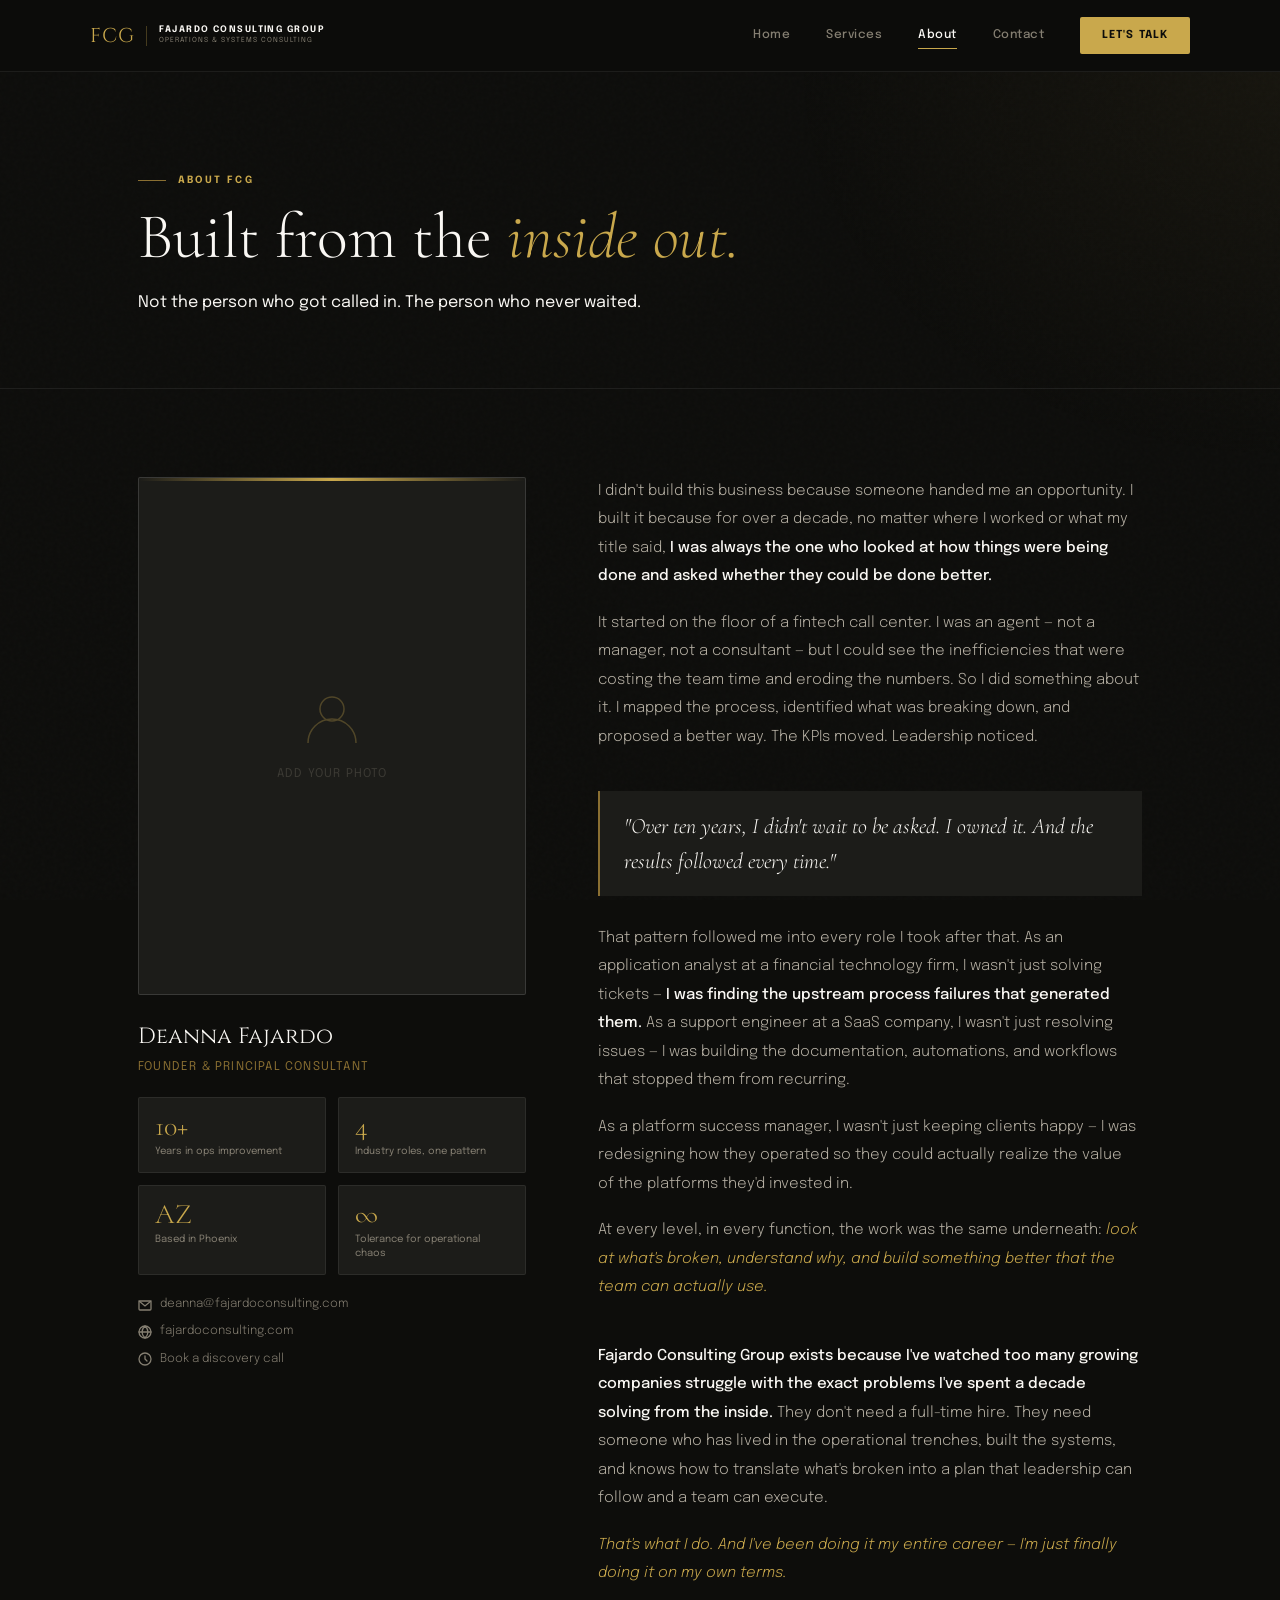
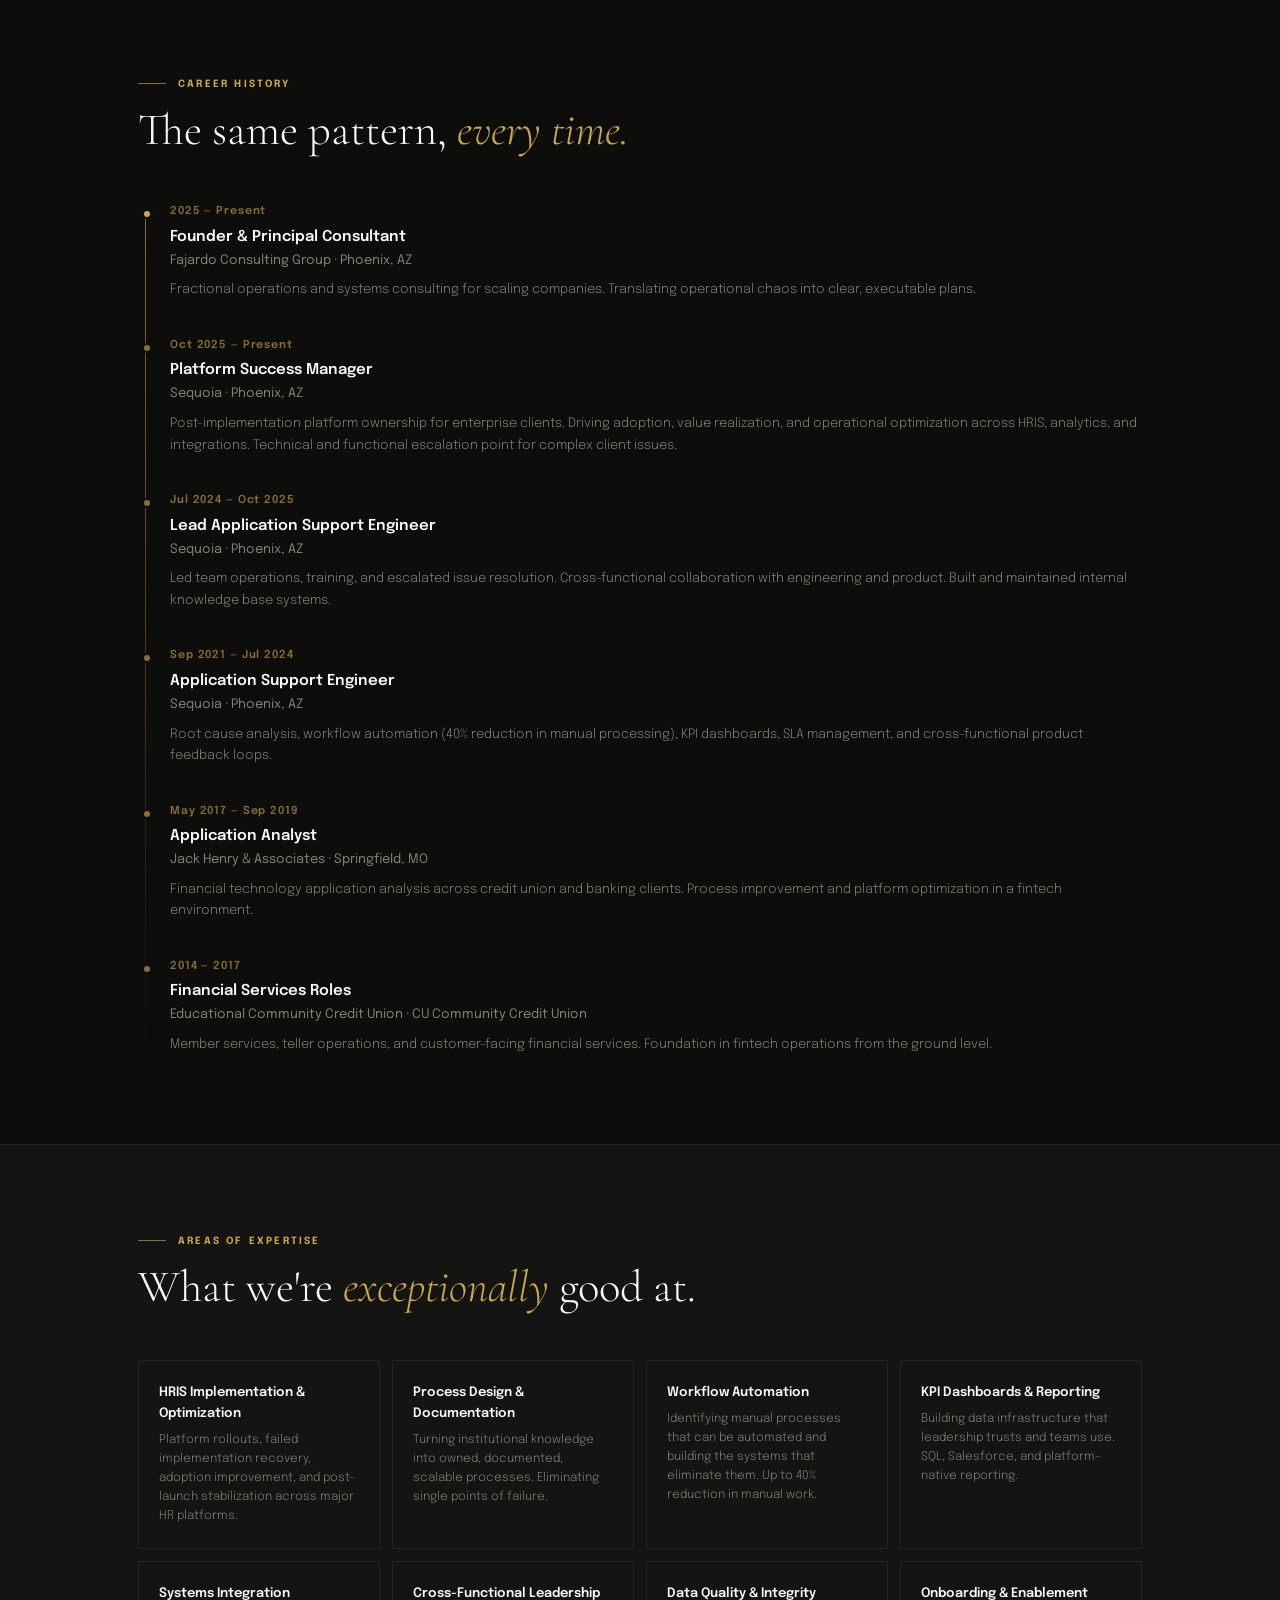
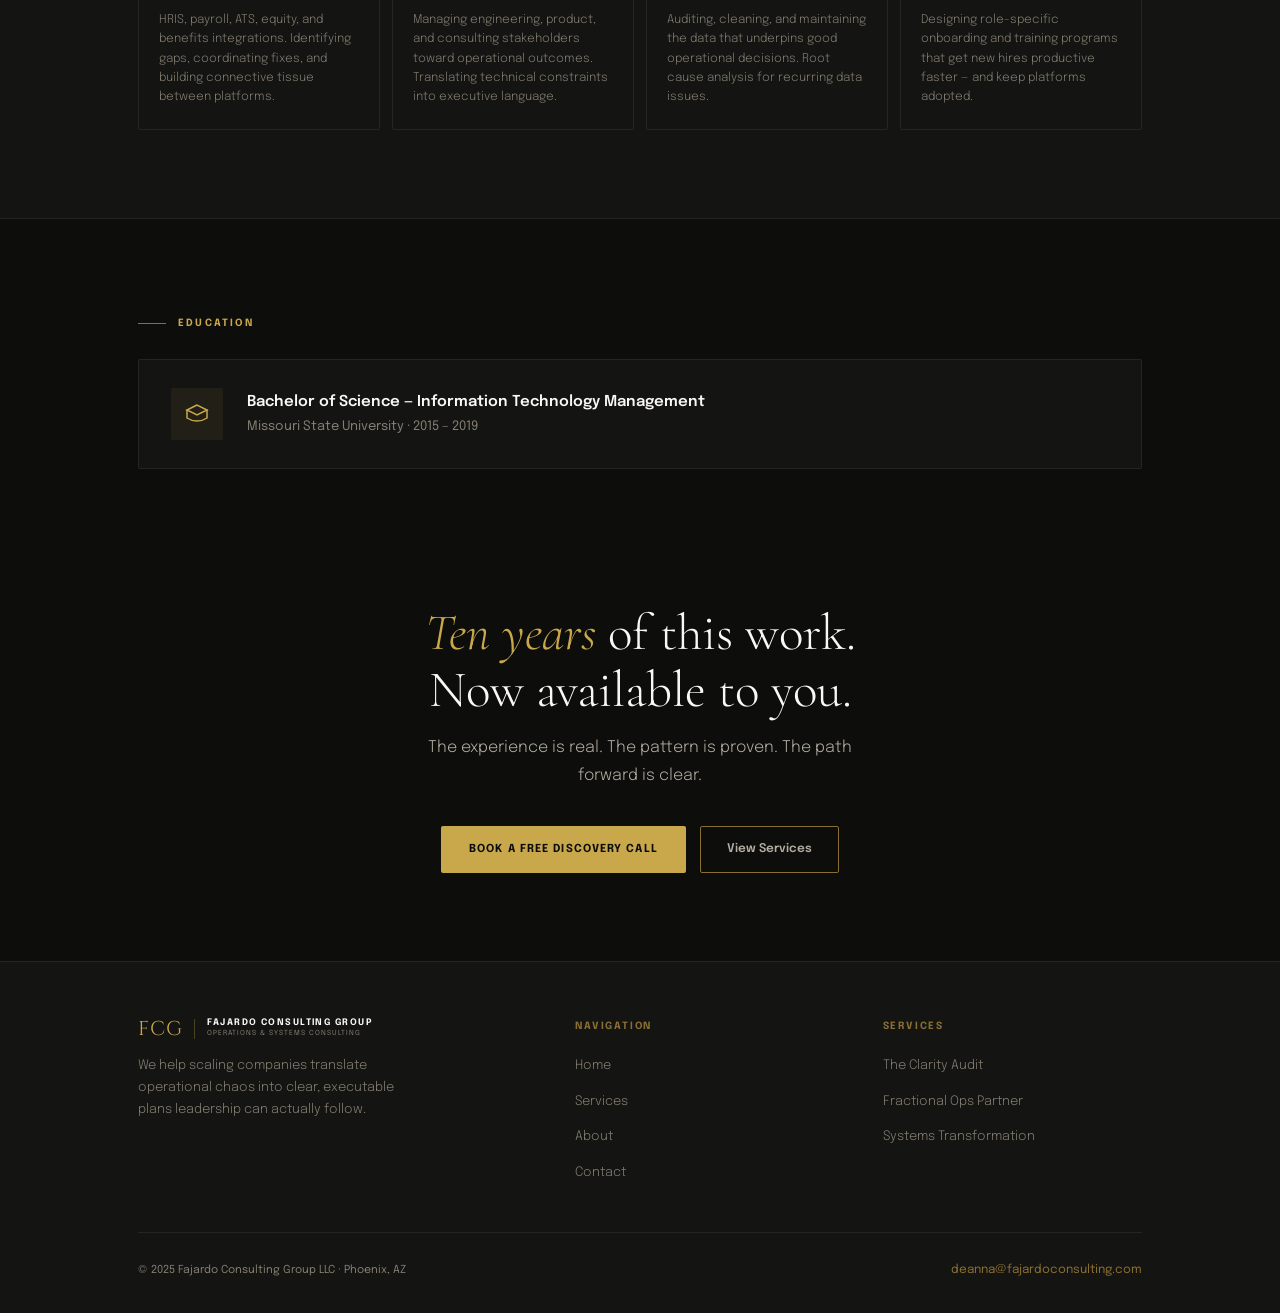
==== about.html @ 80739675 "Initial File Upload v.1" ====
<!DOCTYPE html>
<html lang="en">
<head>
<meta charset="UTF-8">
<meta name="viewport" content="width=device-width, initial-scale=1.0">
<meta name="description" content="About Deanna Fajardo — Founder of Fajardo Consulting Group. 10+ years of operational improvement across fintech and SaaS.">
<title>About — Fajardo Consulting Group</title>
<link rel="stylesheet" href="css/style.css">
<style>
.page-hero { padding: 100px 0 72px; position: relative; border-bottom: 1px solid var(--border); }
.page-hero::before { content:''; position:absolute; top:0; right:0; width:500px; height:400px; background:radial-gradient(ellipse at top right, rgba(201,168,76,0.05) 0%, transparent 70%); pointer-events:none; }

/* STORY SECTION */
.story-section { padding: 88px 0; }
.story-grid {
  display: grid;
  grid-template-columns: 1fr 1.4fr;
  gap: 72px;
  align-items: start;
}
/* Profile card */
.profile-card {
  position: sticky;
  top: 100px;
}
.profile-img-wrap {
  width: 100%;
  aspect-ratio: 3/4;
  background: var(--s2);
  border: 1px solid var(--bs);
  border-radius: 2px;
  overflow: hidden;
  margin-bottom: 24px;
  position: relative;
  display: flex;
  align-items: center;
  justify-content: center;
}
.profile-img-wrap::before {
  content: '';
  position: absolute;
  top: 0; left: 0; right: 0; height: 3px;
  background: linear-gradient(90deg, transparent, var(--gold), transparent);
}
.profile-img-placeholder {
  display: flex;
  flex-direction: column;
  align-items: center;
  gap: 14px;
  opacity: 0.3;
}
.profile-img-placeholder svg { width: 64px; height: 64px; }
.profile-img-placeholder span { font-size: 12px; color: var(--muted); letter-spacing: 0.1em; text-transform: uppercase; }
.profile-img-wrap img {
  width: 100%; height: 100%;
  object-fit: cover;
  object-position: top center;
}
.profile-name {
  font-family: 'Cinzel', serif;
  font-size: 22px;
  color: var(--white);
  margin-bottom: 4px;
}
.profile-title {
  font-size: 12px;
  color: var(--gold-dim);
  letter-spacing: 0.1em;
  text-transform: uppercase;
  margin-bottom: 20px;
}
.profile-stats {
  display: grid;
  grid-template-columns: 1fr 1fr;
  gap: 12px;
  margin-bottom: 20px;
}
.profile-stat {
  background: var(--s2);
  border: 1px solid var(--border);
  border-radius: 2px;
  padding: 14px 16px;
}
.profile-stat-n {
  font-family: 'Cormorant Garamond', serif;
  font-size: 28px;
  font-weight: 300;
  color: var(--gold);
  line-height: 1;
}
.profile-stat-l { font-size: 10px; color: var(--muted); margin-top: 4px; line-height: 1.4; }
.profile-contact { display: flex; flex-direction: column; gap: 8px; }
.profile-contact a {
  display: flex;
  align-items: center;
  gap: 8px;
  font-size: 12px;
  color: var(--muted);
  transition: color 0.2s;
  font-weight: 300;
}
.profile-contact a:hover { color: var(--gold); }
.profile-contact svg { width: 14px; height: 14px; flex-shrink: 0; }

/* Story content */
.story-content {}
.story-block { margin-bottom: 40px; }
.story-block:last-child { margin-bottom: 0; }
.story-p {
  font-size: 15px;
  color: var(--mid);
  line-height: 1.9;
  font-weight: 300;
  margin-bottom: 18px;
}
.story-p:last-child { margin-bottom: 0; }
.story-p strong { color: var(--white); font-weight: 500; }
.story-p em { color: var(--gold); font-style: italic; }
.story-quote {
  border-left: 2px solid var(--gold-dim);
  padding: 18px 24px;
  margin: 28px 0;
  background: var(--s2);
  border-radius: 0;
}
.story-quote-text {
  font-family: 'Cormorant Garamond', serif;
  font-size: 22px;
  font-weight: 300;
  color: var(--white);
  line-height: 1.55;
  font-style: italic;
}

/* CAREER TIMELINE */
.timeline-section { padding: 0 0 88px; }
.timeline {
  position: relative;
  padding-left: 32px;
}
.timeline::before {
  content: '';
  position: absolute;
  left: 7px; top: 8px; bottom: 0;
  width: 1px;
  background: linear-gradient(to bottom, var(--gold-dim), transparent);
}
.timeline-item {
  position: relative;
  margin-bottom: 36px;
}
.timeline-item:last-child { margin-bottom: 0; }
.timeline-dot {
  position: absolute;
  left: -28px; top: 6px;
  width: 10px; height: 10px;
  border-radius: 50%;
  background: var(--gold-dim);
  border: 2px solid var(--bg);
}
.timeline-item.current .timeline-dot { background: var(--gold); }
.timeline-dates {
  font-size: 11px;
  color: var(--gold-dim);
  font-weight: 600;
  letter-spacing: 0.08em;
  margin-bottom: 4px;
}
.timeline-role {
  font-size: 15px;
  font-weight: 600;
  color: var(--white);
  margin-bottom: 2px;
}
.timeline-company {
  font-size: 13px;
  color: var(--muted);
  margin-bottom: 8px;
}
.timeline-desc {
  font-size: 13px;
  color: var(--muted);
  line-height: 1.65;
  font-weight: 300;
}

/* EXPERTISE */
.expertise-section { padding: 88px 0; background: var(--s1); border-top: 1px solid var(--border); border-bottom: 1px solid var(--border); }
.expertise-grid { display: grid; grid-template-columns: repeat(4, 1fr); gap: 12px; margin-top: 48px; }
.expertise-card { padding: 22px 20px; }
.expertise-icon { font-size: 24px; margin-bottom: 12px; }
.expertise-name { font-size: 13px; font-weight: 600; color: var(--white); margin-bottom: 6px; }
.expertise-desc { font-size: 12px; color: var(--muted); line-height: 1.6; font-weight: 300; }

/* CTA */
.about-cta { padding: 88px 0; text-align: center; }
.about-cta .display { font-size: clamp(32px,4vw,52px); margin-bottom: 16px; }
.about-cta .lead { max-width: 480px; margin: 0 auto 36px; }
.about-cta-actions { display: flex; gap: 14px; justify-content: center; flex-wrap: wrap; }

@media (max-width: 900px) {
  .story-grid { grid-template-columns: 1fr; gap: 48px; }
  .profile-card { position: static; }
  .profile-img-wrap { aspect-ratio: 4/3; }
  .expertise-grid { grid-template-columns: repeat(2, 1fr); }
}
@media (max-width: 600px) {
  .expertise-grid { grid-template-columns: 1fr; }
  .profile-stats { grid-template-columns: 1fr 1fr; }
}
</style>
</head>
<body>

<nav class="nav">
  <div class="nav-inner">
    <a href="index.html" class="nav-logo">
      <div class="nav-logo-mark">FCG</div>
      <div class="nav-logo-rule"></div>
      <div class="nav-logo-text">
        <div class="nav-logo-name">Fajardo Consulting Group</div>
        <div class="nav-logo-sub">Operations & Systems Consulting</div>
      </div>
    </a>
    <div class="nav-links">
      <a href="index.html" class="nav-link">Home</a>
      <a href="services.html" class="nav-link">Services</a>
      <a href="about.html" class="nav-link">About</a>
      <a href="contact.html" class="nav-link">Contact</a>
      <a href="contact.html" class="nav-cta">Let's Talk</a>
    </div>
    <button class="nav-toggle" id="navToggle" aria-label="Menu">
      <span></span><span></span><span></span>
    </button>
  </div>
</nav>
<div class="nav-mobile" id="mobileNav">
  <a href="index.html" class="nav-link">Home</a>
  <a href="services.html" class="nav-link">Services</a>
  <a href="about.html" class="nav-link">About</a>
  <a href="contact.html" class="nav-link">Contact</a>
  <a href="contact.html" class="nav-cta">Let's Talk</a>
</div>

<main>

  <div class="page-hero">
    <div class="container">
      <div class="eyebrow anim-fade-up anim-fade-up-1"><div class="eyebrow-line"></div>About FCG</div>
      <h1 class="display anim-fade-up anim-fade-up-2" style="font-size:clamp(44px,5vw,68px);margin-bottom:18px">Built from the <em>inside out.</em></h1>
      <p class="page-hero-sub anim-fade-up anim-fade-up-3">Not the person who got called in. The person who never waited.</p>
    </div>
  </div>

  <!-- STORY -->
  <section class="story-section">
    <div class="container">
      <div class="story-grid">

        <!-- Profile sidebar -->
        <div class="profile-card reveal">
          <div class="profile-img-wrap">
            <!-- Replace src with your actual photo path -->
            <!-- <img src="images/deanna-fajardo.jpg" alt="Deanna Fajardo"> -->
            <div class="profile-img-placeholder">
              <svg viewBox="0 0 64 64" fill="none" stroke="#C9A84C" stroke-width="1.5">
                <circle cx="32" cy="22" r="12"/>
                <path d="M8 56c0-13.255 10.745-24 24-24s24 10.745 24 24"/>
              </svg>
              <span>Add your photo</span>
            </div>
          </div>
          <div class="profile-name">Deanna Fajardo</div>
          <div class="profile-title">Founder & Principal Consultant</div>
          <div class="profile-stats">
            <div class="profile-stat"><div class="profile-stat-n">10+</div><div class="profile-stat-l">Years in ops improvement</div></div>
            <div class="profile-stat"><div class="profile-stat-n">4</div><div class="profile-stat-l">Industry roles, one pattern</div></div>
            <div class="profile-stat"><div class="profile-stat-n">AZ</div><div class="profile-stat-l">Based in Phoenix</div></div>
            <div class="profile-stat"><div class="profile-stat-n">∞</div><div class="profile-stat-l">Tolerance for operational chaos</div></div>
          </div>
          <div class="profile-contact">
            <a href="mailto:deanna@fajardoconsulting.com">
              <svg viewBox="0 0 14 14" fill="none" stroke="currentColor" stroke-width="1.3" stroke-linecap="round"><rect x="1" y="3" width="12" height="9" rx="1"/><path d="M1 3l6 5 6-5"/></svg>
              deanna@fajardoconsulting.com
            </a>
            <a href="https://fajardoconsulting.com">
              <svg viewBox="0 0 14 14" fill="none" stroke="currentColor" stroke-width="1.3" stroke-linecap="round"><circle cx="7" cy="7" r="6"/><path d="M1 7h12M7 1c-2 2-3 4-3 6s1 4 3 6M7 1c2 2 3 4 3 6s-1 4-3 6"/></svg>
              fajardoconsulting.com
            </a>
            <a href="contact.html">
              <svg viewBox="0 0 14 14" fill="none" stroke="currentColor" stroke-width="1.3" stroke-linecap="round"><path d="M7 1C3.686 1 1 3.686 1 7s2.686 6 6 6 6-2.686 6-6-2.686-6-6-6zM7 4v3l2 2"/></svg>
              Book a discovery call
            </a>
          </div>
        </div>

        <!-- Story -->
        <div class="story-content">
          <div class="story-block reveal">
            <p class="story-p">
              I didn't build this business because someone handed me an opportunity. I built it because for over a decade, no matter where I worked or what my title said, <strong>I was always the one who looked at how things were being done and asked whether they could be done better.</strong>
            </p>
            <p class="story-p">
              It started on the floor of a fintech call center. I was an agent — not a manager, not a consultant — but I could see the inefficiencies that were costing the team time and eroding the numbers. So I did something about it. I mapped the process, identified what was breaking down, and proposed a better way. The KPIs moved. Leadership noticed.
            </p>
          </div>

          <div class="story-quote reveal">
            <div class="story-quote-text">"Over ten years, I didn't wait to be asked. I owned it. And the results followed every time."</div>
          </div>

          <div class="story-block reveal">
            <p class="story-p">
              That pattern followed me into every role I took after that. As an application analyst at a financial technology firm, I wasn't just solving tickets — <strong>I was finding the upstream process failures that generated them.</strong> As a support engineer at a SaaS company, I wasn't just resolving issues — I was building the documentation, automations, and workflows that stopped them from recurring.
            </p>
            <p class="story-p">
              As a platform success manager, I wasn't just keeping clients happy — I was redesigning how they operated so they could actually realize the value of the platforms they'd invested in.
            </p>
            <p class="story-p">
              At every level, in every function, the work was the same underneath: <em>look at what's broken, understand why, and build something better that the team can actually use.</em>
            </p>
          </div>

          <div class="story-block reveal">
            <p class="story-p">
              <strong>Fajardo Consulting Group exists because I've watched too many growing companies struggle with the exact problems I've spent a decade solving from the inside.</strong> They don't need a full-time hire. They need someone who has lived in the operational trenches, built the systems, and knows how to translate what's broken into a plan that leadership can follow and a team can execute.
            </p>
            <p class="story-p">
              <em>That's what I do. And I've been doing it my entire career — I'm just finally doing it on my own terms.</em>
            </p>
          </div>
        </div>
      </div>
    </div>
  </section>

  <!-- CAREER TIMELINE -->
  <section class="timeline-section">
    <div class="container">
      <div class="eyebrow reveal"><div class="eyebrow-line"></div>Career History</div>
      <h2 class="display reveal" style="font-size:clamp(32px,3.5vw,48px);margin-bottom:48px">The same pattern, <em>every time.</em></h2>
      <div class="timeline">
        <div class="timeline-item current reveal">
          <div class="timeline-dot"></div>
          <div class="timeline-dates">2025 — Present</div>
          <div class="timeline-role">Founder & Principal Consultant</div>
          <div class="timeline-company">Fajardo Consulting Group · Phoenix, AZ</div>
          <div class="timeline-desc">Fractional operations and systems consulting for scaling companies. Translating operational chaos into clear, executable plans.</div>
        </div>
        <div class="timeline-item reveal">
          <div class="timeline-dot"></div>
          <div class="timeline-dates">Oct 2025 — Present</div>
          <div class="timeline-role">Platform Success Manager</div>
          <div class="timeline-company">Sequoia · Phoenix, AZ</div>
          <div class="timeline-desc">Post-implementation platform ownership for enterprise clients. Driving adoption, value realization, and operational optimization across HRIS, analytics, and integrations. Technical and functional escalation point for complex client issues.</div>
        </div>
        <div class="timeline-item reveal">
          <div class="timeline-dot"></div>
          <div class="timeline-dates">Jul 2024 — Oct 2025</div>
          <div class="timeline-role">Lead Application Support Engineer</div>
          <div class="timeline-company">Sequoia · Phoenix, AZ</div>
          <div class="timeline-desc">Led team operations, training, and escalated issue resolution. Cross-functional collaboration with engineering and product. Built and maintained internal knowledge base systems.</div>
        </div>
        <div class="timeline-item reveal">
          <div class="timeline-dot"></div>
          <div class="timeline-dates">Sep 2021 — Jul 2024</div>
          <div class="timeline-role">Application Support Engineer</div>
          <div class="timeline-company">Sequoia · Phoenix, AZ</div>
          <div class="timeline-desc">Root cause analysis, workflow automation (40% reduction in manual processing), KPI dashboards, SLA management, and cross-functional product feedback loops.</div>
        </div>
        <div class="timeline-item reveal">
          <div class="timeline-dot"></div>
          <div class="timeline-dates">May 2017 — Sep 2019</div>
          <div class="timeline-role">Application Analyst</div>
          <div class="timeline-company">Jack Henry & Associates · Springfield, MO</div>
          <div class="timeline-desc">Financial technology application analysis across credit union and banking clients. Process improvement and platform optimization in a fintech environment.</div>
        </div>
        <div class="timeline-item reveal">
          <div class="timeline-dot"></div>
          <div class="timeline-dates">2014 — 2017</div>
          <div class="timeline-role">Financial Services Roles</div>
          <div class="timeline-company">Educational Community Credit Union · CU Community Credit Union</div>
          <div class="timeline-desc">Member services, teller operations, and customer-facing financial services. Foundation in fintech operations from the ground level.</div>
        </div>
      </div>
    </div>
  </section>

  <!-- EXPERTISE -->
  <section class="expertise-section">
    <div class="container">
      <div class="eyebrow reveal"><div class="eyebrow-line"></div>Areas of Expertise</div>
      <h2 class="display reveal" style="font-size:clamp(32px,3.5vw,48px);margin-bottom:8px">What we're <em>exceptionally</em> good at.</h2>
      <div class="expertise-grid">
        <div class="card expertise-card reveal">
          <div class="expertise-name">HRIS Implementation & Optimization</div>
          <div class="expertise-desc">Platform rollouts, failed implementation recovery, adoption improvement, and post-launch stabilization across major HR platforms.</div>
        </div>
        <div class="card expertise-card reveal">
          <div class="expertise-name">Process Design & Documentation</div>
          <div class="expertise-desc">Turning institutional knowledge into owned, documented, scalable processes. Eliminating single points of failure.</div>
        </div>
        <div class="card expertise-card reveal">
          <div class="expertise-name">Workflow Automation</div>
          <div class="expertise-desc">Identifying manual processes that can be automated and building the systems that eliminate them. Up to 40% reduction in manual work.</div>
        </div>
        <div class="card expertise-card reveal">
          <div class="expertise-name">KPI Dashboards & Reporting</div>
          <div class="expertise-desc">Building data infrastructure that leadership trusts and teams use. SQL, Salesforce, and platform-native reporting.</div>
        </div>
        <div class="card expertise-card reveal">
          <div class="expertise-name">Systems Integration</div>
          <div class="expertise-desc">HRIS, payroll, ATS, equity, and benefits integrations. Identifying gaps, coordinating fixes, and building connective tissue between platforms.</div>
        </div>
        <div class="card expertise-card reveal">
          <div class="expertise-name">Cross-Functional Leadership</div>
          <div class="expertise-desc">Managing engineering, product, and consulting stakeholders toward operational outcomes. Translating technical constraints into executive language.</div>
        </div>
        <div class="card expertise-card reveal">
          <div class="expertise-name">Data Quality & Integrity</div>
          <div class="expertise-desc">Auditing, cleaning, and maintaining the data that underpins good operational decisions. Root cause analysis for recurring data issues.</div>
        </div>
        <div class="card expertise-card reveal">
          <div class="expertise-name">Onboarding & Enablement</div>
          <div class="expertise-desc">Designing role-specific onboarding and training programs that get new hires productive faster — and keep platforms adopted.</div>
        </div>
      </div>
    </div>
  </section>

  <!-- EDUCATION -->
  <section class="section" style="padding-bottom:48px">
    <div class="container">
      <div class="eyebrow reveal"><div class="eyebrow-line"></div>Education</div>
      <div class="card reveal" style="display:flex;gap:24px;align-items:center;padding:28px 32px;margin-top:28px">
        <div style="width:52px;height:52px;border-radius:2px;background:var(--gold-pale);display:flex;align-items:center;justify-content:center;flex-shrink:0">
          <svg width="24" height="24" viewBox="0 0 24 24" fill="none" stroke="#C9A84C" stroke-width="1.5" stroke-linecap="round">
            <path d="M12 3L2 8l10 5 10-5-10-5z"/><path d="M2 8v8c3 2 7 3 10 3s7-1 10-3V8"/>
          </svg>
        </div>
        <div>
          <div style="font-size:15px;font-weight:600;color:var(--white);margin-bottom:3px">Bachelor of Science — Information Technology Management</div>
          <div style="font-size:13px;color:var(--muted)">Missouri State University · 2015 – 2019</div>
        </div>
      </div>
    </div>
  </section>

  <!-- CTA -->
  <div class="about-cta">
    <div class="container">
      <h2 class="display reveal"><em>Ten years</em> of this work.<br>Now available to you.</h2>
      <p class="lead reveal">The experience is real. The pattern is proven. The path forward is clear.</p>
      <div class="about-cta-actions reveal">
        <a href="contact.html" class="btn-primary">Book a Free Discovery Call</a>
        <a href="services.html" class="btn-ghost">View Services</a>
      </div>
    </div>
  </div>

</main>

<footer class="footer">
  <div class="container">
    <div class="footer-grid">
      <div class="footer-brand">
        <div class="nav-logo" style="margin-bottom:16px">
          <div class="nav-logo-mark">FCG</div>
          <div class="nav-logo-rule"></div>
          <div class="nav-logo-text">
            <div class="nav-logo-name">Fajardo Consulting Group</div>
            <div class="nav-logo-sub">Operations & Systems Consulting</div>
          </div>
        </div>
        <p>We help scaling companies translate operational chaos into clear, executable plans leadership can actually follow.</p>
      </div>
      <div class="footer-col">
        <h4>Navigation</h4>
        <ul>
          <li><a href="index.html">Home</a></li>
          <li><a href="services.html">Services</a></li>
          <li><a href="about.html">About</a></li>
          <li><a href="contact.html">Contact</a></li>
        </ul>
      </div>
      <div class="footer-col">
        <h4>Services</h4>
        <ul>
          <li><a href="services.html#audit">The Clarity Audit</a></li>
          <li><a href="services.html#partner">Fractional Ops Partner</a></li>
          <li><a href="services.html#transformation">Systems Transformation</a></li>
        </ul>
      </div>
    </div>
    <div class="footer-bottom">
      <div class="footer-copy">© 2025 Fajardo Consulting Group LLC · Phoenix, AZ</div>
      <a href="mailto:deanna@fajardoconsulting.com" class="footer-email">deanna@fajardoconsulting.com</a>
    </div>
  </div>
</footer>

<script src="js/main.js"></script>
</body>
</html>
---- css/style.css ----
/* ═══════════════════════════════════════════════
   FAJARDO CONSULTING GROUP — Global Stylesheet
   fajardoconsulting.com
═══════════════════════════════════════════════ */

@import url('https://fonts.googleapis.com/css2?family=Cormorant+Garamond:ital,wght@0,300;0,400;0,500;0,600;1,300;1,400;1,500&family=Epilogue:wght@200;300;400;500;600;700&family=Cinzel:wght@400;500;600&display=swap');

/* ── TOKENS ─────────────────────────────────── */
:root {
  --bg:       #0D0D0B;
  --s1:       #141412;
  --s2:       #1C1C19;
  --s3:       #242420;
  --border:   rgba(255,255,255,0.07);
  --bs:       rgba(255,255,255,0.13);
  --gold:     #C9A84C;
  --gold-dim: #8A6F32;
  --gold-pale:rgba(201,168,76,0.08);
  --gold-glow:rgba(201,168,76,0.18);
  --white:    #FAF8F4;
  --mid:      #B5AFA3;
  --muted:    #857F72;
  --ink:      #0D0D0B;
  --nav-h:    72px;
  --max-w:    1100px;
  --ease:     cubic-bezier(0.16,1,0.3,1);
}

/* ── RESET ──────────────────────────────────── */
*, *::before, *::after { box-sizing: border-box; margin: 0; padding: 0; }
html { scroll-behavior: smooth; }
body {
  font-family: 'Epilogue', sans-serif;
  background: var(--bg);
  color: var(--white);
  line-height: 1.6;
  overflow-x: hidden;
  -webkit-font-smoothing: antialiased;
}
img { max-width: 100%; display: block; }
a { color: inherit; text-decoration: none; }
button { cursor: pointer; font-family: inherit; }

/* ── GRAIN OVERLAY ──────────────────────────── */
body::before {
  content: '';
  position: fixed; inset: 0;
  background-image: url("data:image/svg+xml,%3Csvg viewBox='0 0 256 256' xmlns='http://www.w3.org/2000/svg'%3E%3Cfilter id='n'%3E%3CfeTurbulence type='fractalNoise' baseFrequency='0.9' numOctaves='4' stitchTiles='stitch'/%3E%3C/filter%3E%3Crect width='100%25' height='100%25' filter='url(%23n)' opacity='0.04'/%3E%3C/svg%3E");
  pointer-events: none;
  z-index: 0;
  opacity: 0.55;
}

/* ── NAVIGATION ─────────────────────────────── */
.nav {
  position: fixed; top: 0; left: 0; right: 0;
  height: var(--nav-h);
  display: flex; align-items: center;
  padding: 0 48px;
  background: rgba(13,13,11,0.88);
  backdrop-filter: blur(16px);
  border-bottom: 1px solid var(--border);
  z-index: 100;
  transition: background 0.3s;
}
.nav-inner {
  max-width: var(--max-w);
  width: 100%;
  margin: 0 auto;
  display: flex;
  align-items: center;
  justify-content: space-between;
}
.nav-logo {
  display: flex;
  align-items: center;
  gap: 12px;
}
.nav-logo-mark {
  font-family: 'Cinzel', serif;
  font-size: 20px;
  color: var(--gold);
  line-height: 1;
  letter-spacing: 0.04em;
}
.nav-logo-rule {
  width: 1px; height: 20px;
  background: rgba(201,168,76,0.3);
}
.nav-logo-text {
  display: flex;
  flex-direction: column;
  gap: 1px;
}
.nav-logo-name {
  font-size: 9px;
  font-weight: 700;
  letter-spacing: 0.16em;
  text-transform: uppercase;
  color: var(--white);
  line-height: 1;
}
.nav-logo-sub {
  font-size: 7px;
  letter-spacing: 0.14em;
  text-transform: uppercase;
  color: var(--muted);
}
.nav-links {
  display: flex;
  align-items: center;
  gap: 36px;
}
.nav-link {
  font-size: 12px;
  font-weight: 500;
  color: var(--muted);
  letter-spacing: 0.04em;
  transition: color 0.2s;
  position: relative;
}
.nav-link::after {
  content: '';
  position: absolute;
  bottom: -4px; left: 0; right: 100%;
  height: 1px;
  background: var(--gold);
  transition: right 0.3s var(--ease);
}
.nav-link:hover { color: var(--white); }
.nav-link:hover::after { right: 0; }
.nav-link.active { color: var(--white); }
.nav-link.active::after { right: 0; }
.nav-cta {
  font-size: 11px;
  font-weight: 700;
  letter-spacing: 0.1em;
  text-transform: uppercase;
  color: var(--ink);
  background: var(--gold);
  border: none;
  padding: 10px 22px;
  border-radius: 2px;
  transition: opacity 0.2s, transform 0.2s;
}
.nav-cta:hover { opacity: 0.88; transform: translateY(-1px); }

/* Mobile nav toggle */
.nav-toggle {
  display: none;
  flex-direction: column;
  gap: 5px;
  background: none;
  border: none;
  padding: 4px;
}
.nav-toggle span {
  display: block;
  width: 22px; height: 1.5px;
  background: var(--white);
  transition: all 0.3s;
}
.nav-mobile {
  display: none;
  position: fixed;
  top: var(--nav-h); left: 0; right: 0;
  background: var(--s1);
  border-bottom: 1px solid var(--border);
  padding: 24px 32px;
  flex-direction: column;
  gap: 20px;
  z-index: 99;
}
.nav-mobile.open { display: flex; }
.nav-mobile .nav-link { font-size: 15px; }
.nav-mobile .nav-cta { align-self: flex-start; margin-top: 4px; }

/* ── LAYOUT HELPERS ─────────────────────────── */
.container {
  max-width: var(--max-w);
  margin: 0 auto;
  padding: 0 48px;
  position: relative;
  z-index: 1;
}
.section { padding: 96px 0; }
.section-sm { padding: 64px 0; }

.eyebrow {
  font-size: 10px;
  font-weight: 700;
  letter-spacing: 0.22em;
  text-transform: uppercase;
  color: var(--gold);
  margin-bottom: 14px;
  display: flex;
  align-items: center;
  gap: 12px;
}
.eyebrow-line {
  width: 28px; height: 1px;
  background: var(--gold-dim);
}
.display {
  font-family: 'Cormorant Garamond', serif;
  font-weight: 300;
  line-height: 1.1;
  color: var(--white);
}
.display em { font-style: italic; color: var(--gold); }
.display strong { font-weight: 600; }
.lead {
  font-size: 16px;
  font-weight: 300;
  color: var(--mid);
  line-height: 1.75;
}
.gold-rule {
  height: 1px;
  background: linear-gradient(90deg, transparent, var(--gold-dim), transparent);
  margin: 56px 0;
  border: none;
}

/* ── BUTTONS ────────────────────────────────── */
.btn-primary {
  display: inline-flex;
  align-items: center;
  gap: 8px;
  font-size: 11px;
  font-weight: 700;
  letter-spacing: 0.1em;
  text-transform: uppercase;
  color: var(--ink);
  background: var(--gold);
  border: none;
  padding: 14px 28px;
  border-radius: 2px;
  transition: opacity 0.2s, transform 0.2s;
}
.btn-primary:hover { opacity: 0.88; transform: translateY(-1px); }
.btn-ghost {
  display: inline-flex;
  align-items: center;
  gap: 8px;
  font-size: 12px;
  font-weight: 600;
  color: var(--mid);
  border: 1px solid var(--gold-dim);
  padding: 13px 26px;
  border-radius: 2px;
  background: transparent;
  transition: all 0.2s;
}
.btn-ghost:hover { color: var(--white); border-color: var(--gold); background: var(--gold-pale); }
.btn-text {
  display: inline-flex;
  align-items: center;
  gap: 8px;
  font-size: 13px;
  font-weight: 600;
  color: var(--gold);
  background: none;
  border: none;
  padding: 0;
  transition: gap 0.2s;
}
.btn-text:hover { gap: 12px; }
.btn-arrow { font-size: 16px; transition: transform 0.2s; }
.btn-text:hover .btn-arrow { transform: translateX(3px); }

/* ── CARDS ──────────────────────────────────── */
.card {
  background: var(--s1);
  border: 1px solid var(--border);
  border-radius: 2px;
  position: relative;
  overflow: hidden;
  transition: border-color 0.25s, transform 0.25s;
}
.card:hover { border-color: var(--bs); }
.card-top-rule {
  position: absolute;
  top: 0; left: 0; right: 0;
  height: 2px;
  background: linear-gradient(90deg, transparent, var(--gold-dim), transparent);
  opacity: 0;
  transition: opacity 0.25s;
}
.card:hover .card-top-rule { opacity: 1; }
.card-elevated .card-top-rule { opacity: 1; }
.card-elevated { border-color: var(--gold-dim); }

/* ── SECTION DIVIDERS ───────────────────────── */
.divider {
  height: 1px;
  background: var(--border);
  border: none;
}

/* ── FOOTER ─────────────────────────────────── */
.footer {
  background: var(--s1);
  border-top: 1px solid var(--border);
  padding: 56px 0 32px;
  position: relative;
  z-index: 1;
}
.footer-grid {
  display: grid;
  grid-template-columns: 1.5fr 1fr 1fr;
  gap: 48px;
  padding-bottom: 48px;
  border-bottom: 1px solid var(--border);
}
.footer-brand .nav-logo { margin-bottom: 16px; }
.footer-brand p {
  font-size: 13px;
  color: var(--muted);
  line-height: 1.7;
  font-weight: 300;
  max-width: 280px;
}
.footer-col h4 {
  font-size: 10px;
  font-weight: 700;
  letter-spacing: 0.18em;
  text-transform: uppercase;
  color: var(--gold-dim);
  margin-bottom: 18px;
}
.footer-col ul {
  list-style: none;
  display: flex;
  flex-direction: column;
  gap: 10px;
}
.footer-col ul li a {
  font-size: 13px;
  color: var(--muted);
  font-weight: 300;
  transition: color 0.2s;
}
.footer-col ul li a:hover { color: var(--white); }
.footer-bottom {
  display: flex;
  justify-content: space-between;
  align-items: center;
  padding-top: 28px;
  flex-wrap: wrap;
  gap: 12px;
}
.footer-copy {
  font-size: 11px;
  color: var(--muted);
}
.footer-email {
  font-size: 12px;
  color: var(--gold-dim);
  transition: color 0.2s;
}
.footer-email:hover { color: var(--gold); }

/* ── ANIMATIONS ─────────────────────────────── */
@keyframes fadeUp {
  from { opacity: 0; transform: translateY(24px); }
  to   { opacity: 1; transform: translateY(0); }
}
@keyframes fadeIn {
  from { opacity: 0; }
  to   { opacity: 1; }
}
@keyframes shimmer {
  0%   { background-position: -200% center; }
  100% { background-position: 200% center; }
}
.anim-fade-up { opacity: 0; animation: fadeUp 0.7s var(--ease) forwards; }
.anim-fade-up-1 { animation-delay: 0.1s; }
.anim-fade-up-2 { animation-delay: 0.2s; }
.anim-fade-up-3 { animation-delay: 0.3s; }
.anim-fade-up-4 { animation-delay: 0.4s; }
.anim-fade-up-5 { animation-delay: 0.5s; }

/* Scroll-triggered reveal */
.reveal { opacity: 0; transform: translateY(32px); transition: opacity 0.7s var(--ease), transform 0.7s var(--ease); }
.reveal.visible { opacity: 1; transform: translateY(0); }

/* ── PAGE PADDING ───────────────────────────── */
main { padding-top: var(--nav-h); }

/* ── FORM STYLES ────────────────────────────── */
.form-group {
  display: flex;
  flex-direction: column;
  gap: 6px;
}
.form-label {
  font-size: 11px;
  font-weight: 600;
  letter-spacing: 0.1em;
  text-transform: uppercase;
  color: var(--muted);
}
.form-input, .form-textarea, .form-select {
  background: var(--s2);
  border: 1px solid var(--border);
  border-radius: 2px;
  padding: 12px 16px;
  font-family: inherit;
  font-size: 14px;
  color: var(--white);
  outline: none;
  transition: border-color 0.2s;
  width: 100%;
}
.form-input:focus, .form-textarea:focus, .form-select:focus {
  border-color: var(--gold-dim);
}
.form-input::placeholder, .form-textarea::placeholder { color: var(--muted); }
.form-textarea { resize: vertical; min-height: 140px; }

/* ── RESPONSIVE ─────────────────────────────── */
@media (max-width: 900px) {
  .container { padding: 0 28px; }
  .section { padding: 72px 0; }
  .nav { padding: 0 28px; }
}
@media (max-width: 700px) {
  .container { padding: 0 20px; }
  .section { padding: 56px 0; }
  .nav { padding: 0 20px; }
  .nav-links { display: none; }
  .nav-toggle { display: flex; }
  .footer-grid { grid-template-columns: 1fr; gap: 32px; }
  .footer-bottom { flex-direction: column; align-items: flex-start; }
}
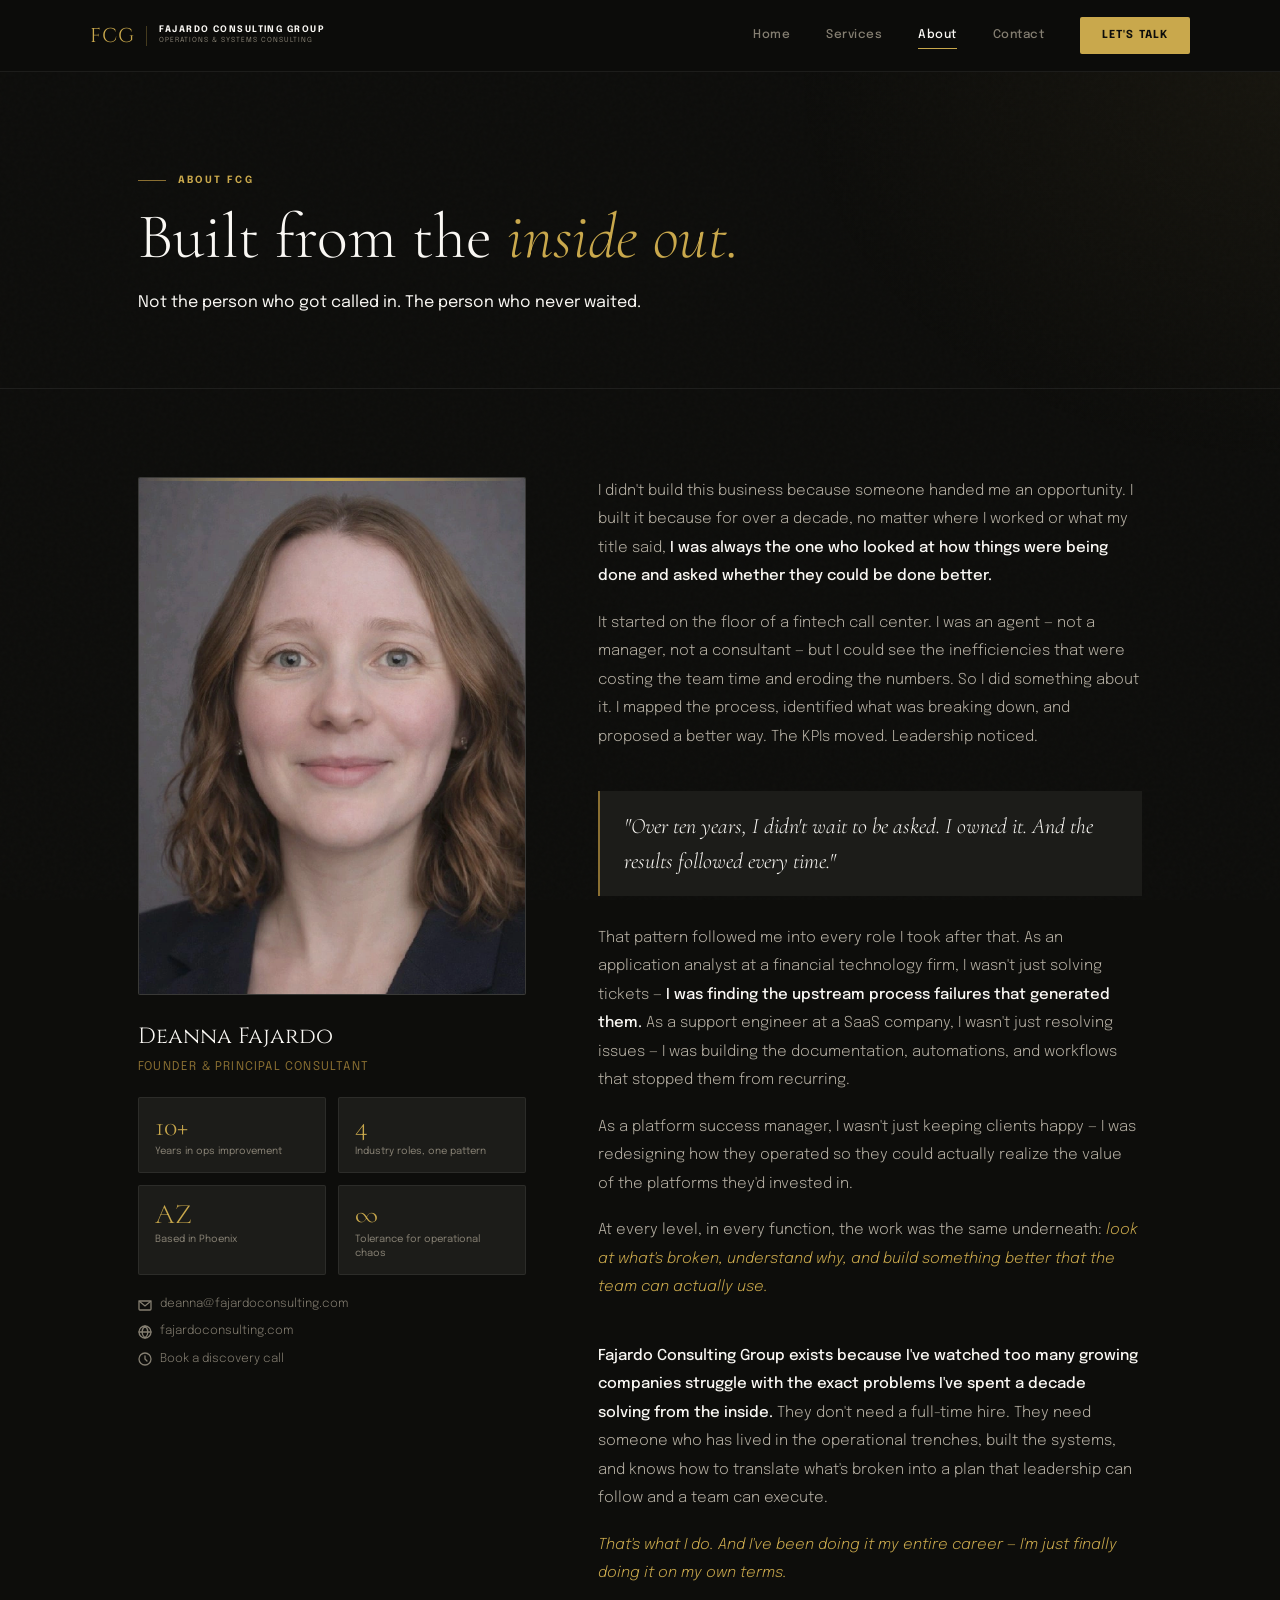
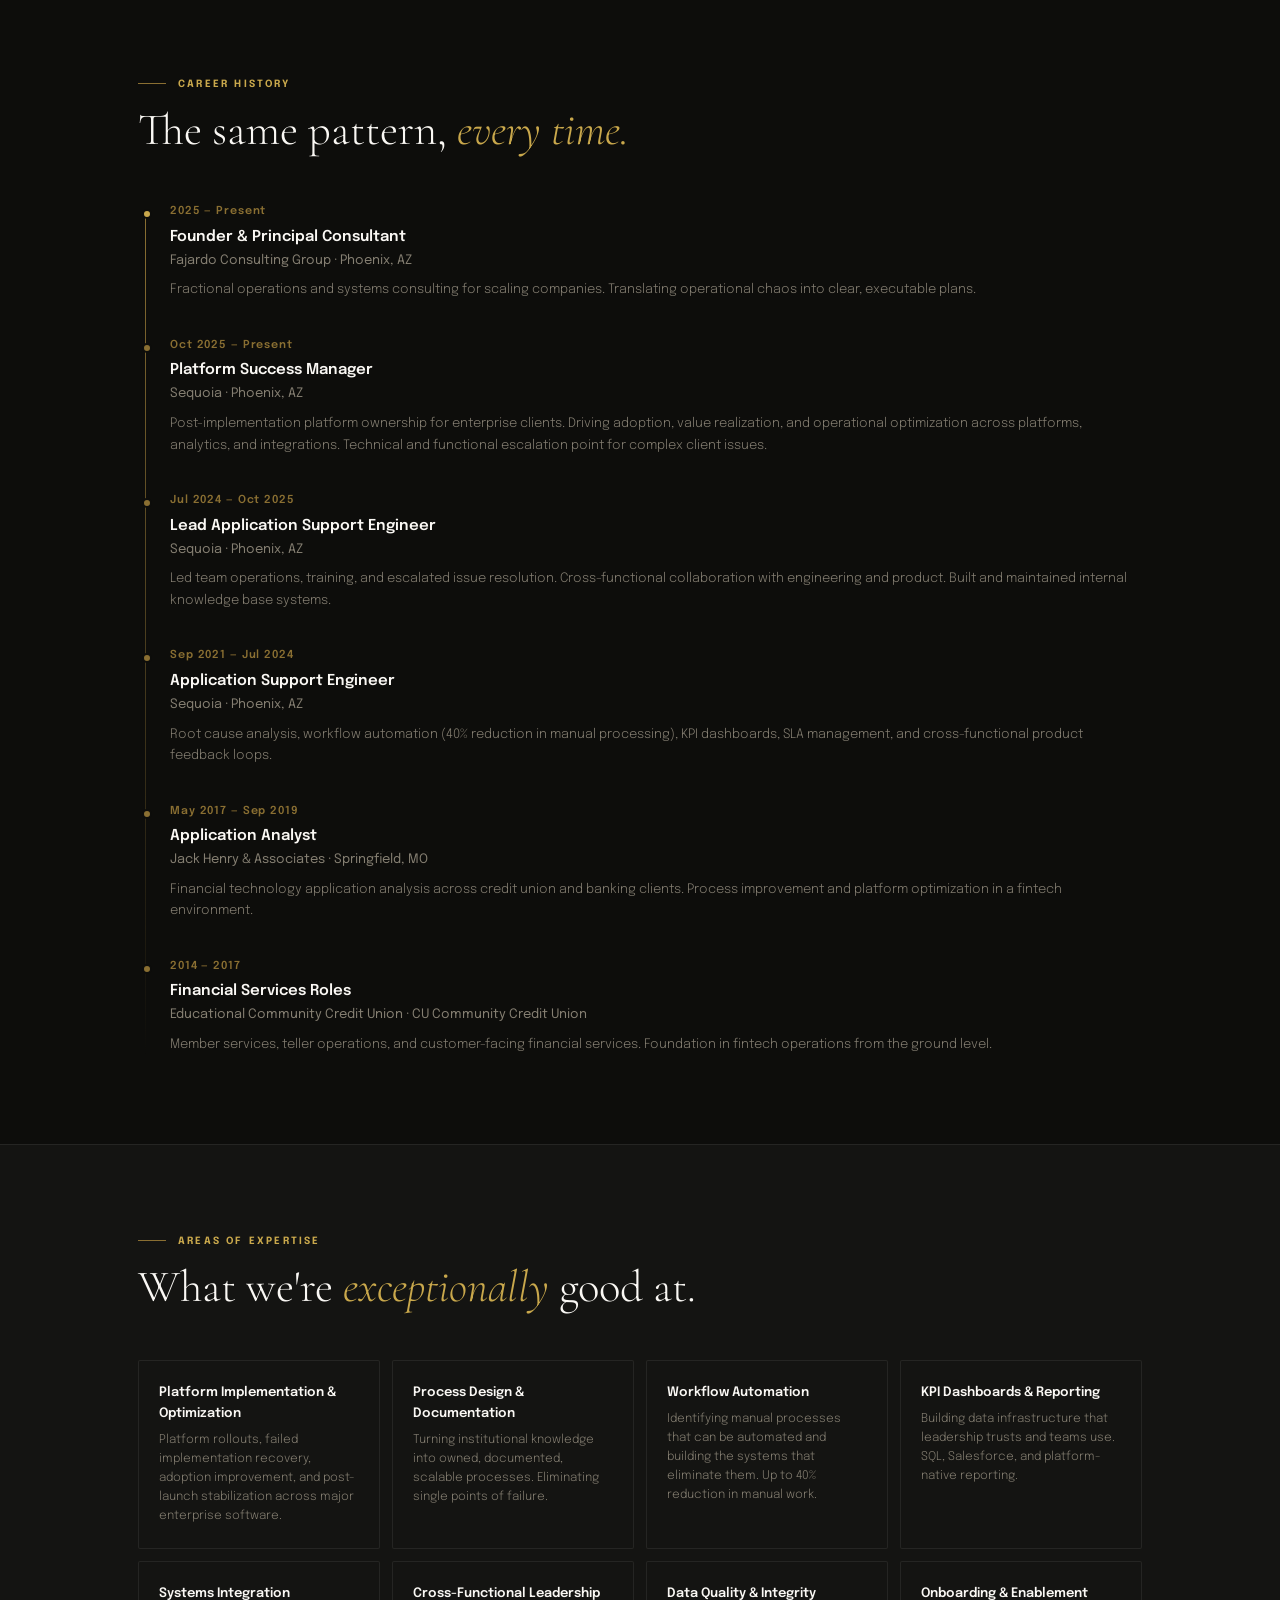
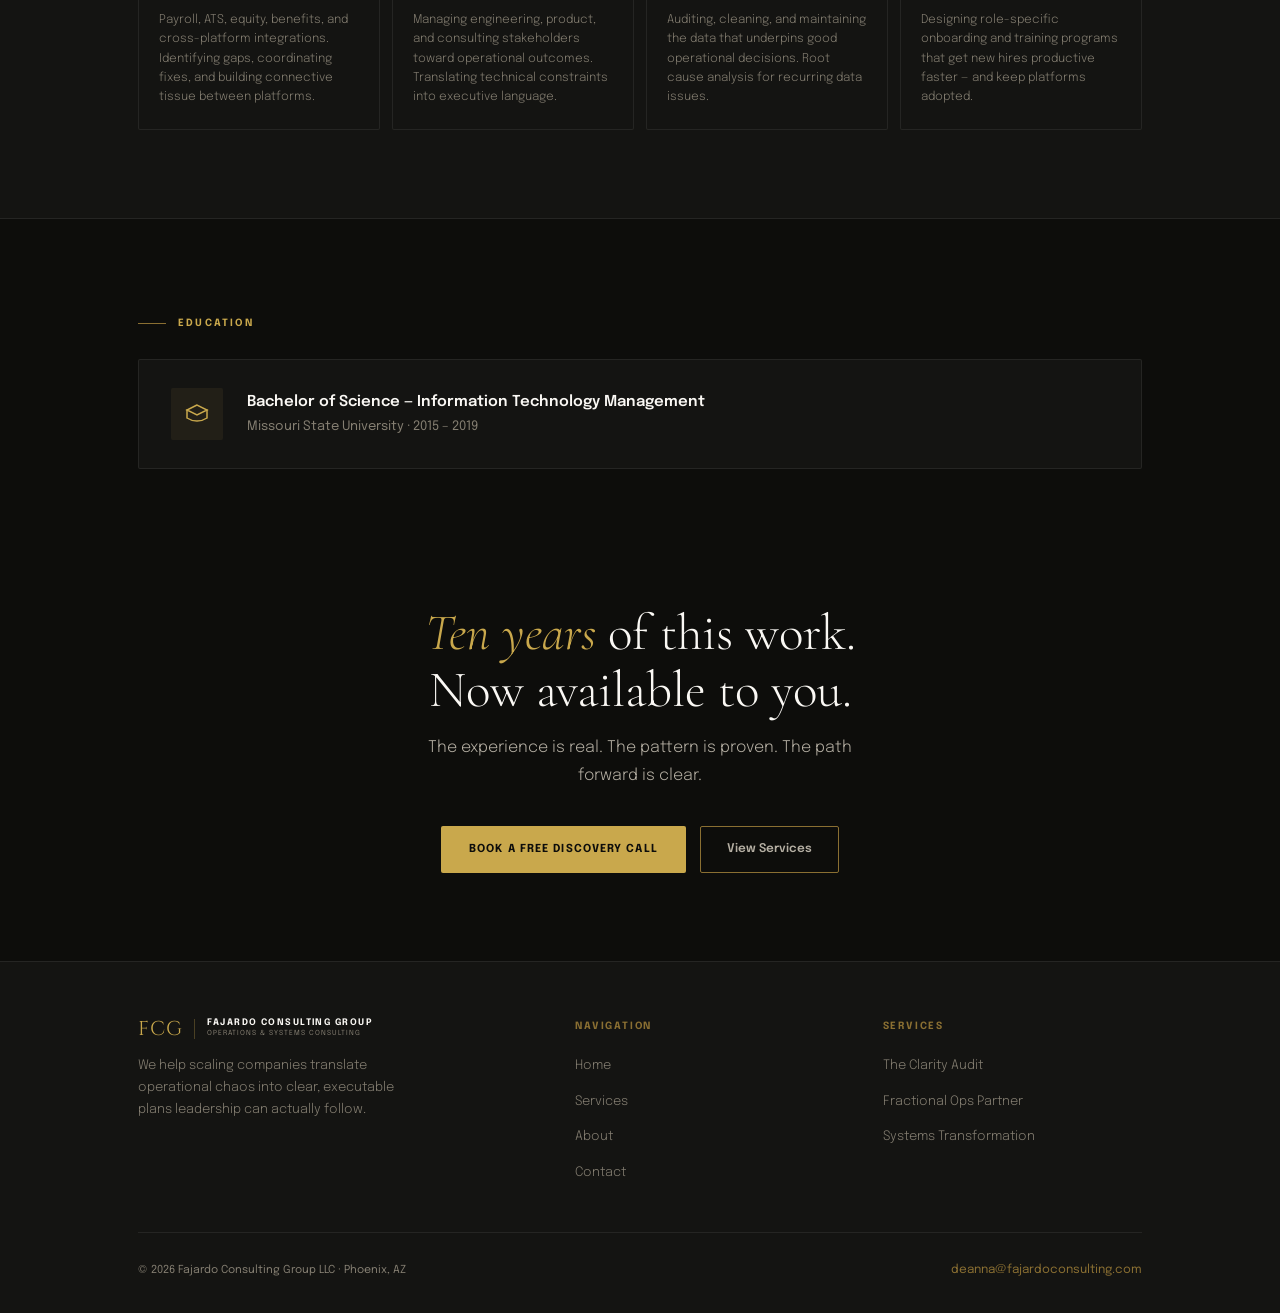
==== commit c087da29: "Add files via upload" ====
--- a/about.html
+++ b/about.html
@@ -9,7 +9,6 @@
 <style>
 .page-hero { padding: 100px 0 72px; position: relative; border-bottom: 1px solid var(--border); }
 .page-hero::before { content:''; position:absolute; top:0; right:0; width:500px; height:400px; background:radial-gradient(ellipse at top right, rgba(201,168,76,0.05) 0%, transparent 70%); pointer-events:none; }
-
 /* STORY SECTION */
 .story-section { padding: 88px 0; }
 .story-grid {
@@ -42,15 +41,6 @@
   top: 0; left: 0; right: 0; height: 3px;
   background: linear-gradient(90deg, transparent, var(--gold), transparent);
 }
-.profile-img-placeholder {
-  display: flex;
-  flex-direction: column;
-  align-items: center;
-  gap: 14px;
-  opacity: 0.3;
-}
-.profile-img-placeholder svg { width: 64px; height: 64px; }
-.profile-img-placeholder span { font-size: 12px; color: var(--muted); letter-spacing: 0.1em; text-transform: uppercase; }
 .profile-img-wrap img {
   width: 100%; height: 100%;
   object-fit: cover;
@@ -101,7 +91,6 @@
 }
 .profile-contact a:hover { color: var(--gold); }
 .profile-contact svg { width: 14px; height: 14px; flex-shrink: 0; }
-
 /* Story content */
 .story-content {}
 .story-block { margin-bottom: 40px; }
@@ -131,7 +120,6 @@
   line-height: 1.55;
   font-style: italic;
 }
-
 /* CAREER TIMELINE */
 .timeline-section { padding: 0 0 88px; }
 .timeline {
@@ -183,7 +171,6 @@
   line-height: 1.65;
   font-weight: 300;
 }
-
 /* EXPERTISE */
 .expertise-section { padding: 88px 0; background: var(--s1); border-top: 1px solid var(--border); border-bottom: 1px solid var(--border); }
 .expertise-grid { display: grid; grid-template-columns: repeat(4, 1fr); gap: 12px; margin-top: 48px; }
@@ -191,13 +178,11 @@
 .expertise-icon { font-size: 24px; margin-bottom: 12px; }
 .expertise-name { font-size: 13px; font-weight: 600; color: var(--white); margin-bottom: 6px; }
 .expertise-desc { font-size: 12px; color: var(--muted); line-height: 1.6; font-weight: 300; }
-
 /* CTA */
 .about-cta { padding: 88px 0; text-align: center; }
 .about-cta .display { font-size: clamp(32px,4vw,52px); margin-bottom: 16px; }
 .about-cta .lead { max-width: 480px; margin: 0 auto 36px; }
 .about-cta-actions { display: flex; gap: 14px; justify-content: center; flex-wrap: wrap; }
-
 @media (max-width: 900px) {
   .story-grid { grid-template-columns: 1fr; gap: 48px; }
   .profile-card { position: static; }
@@ -211,7 +196,6 @@
 </style>
 </head>
 <body>
-
 <nav class="nav">
   <div class="nav-inner">
     <a href="index.html" class="nav-logo">
@@ -241,225 +225,203 @@
   <a href="contact.html" class="nav-link">Contact</a>
   <a href="contact.html" class="nav-cta">Let's Talk</a>
 </div>
-
 <main>
-
-  <div class="page-hero">
-    <div class="container">
-      <div class="eyebrow anim-fade-up anim-fade-up-1"><div class="eyebrow-line"></div>About FCG</div>
-      <h1 class="display anim-fade-up anim-fade-up-2" style="font-size:clamp(44px,5vw,68px);margin-bottom:18px">Built from the <em>inside out.</em></h1>
-      <p class="page-hero-sub anim-fade-up anim-fade-up-3">Not the person who got called in. The person who never waited.</p>
-    </div>
-  </div>
-
-  <!-- STORY -->
-  <section class="story-section">
-    <div class="container">
-      <div class="story-grid">
-
-        <!-- Profile sidebar -->
-        <div class="profile-card reveal">
-          <div class="profile-img-wrap">
-            <!-- Replace src with your actual photo path -->
-            <!-- <img src="images/deanna-fajardo.jpg" alt="Deanna Fajardo"> -->
-            <div class="profile-img-placeholder">
-              <svg viewBox="0 0 64 64" fill="none" stroke="#C9A84C" stroke-width="1.5">
-                <circle cx="32" cy="22" r="12"/>
-                <path d="M8 56c0-13.255 10.745-24 24-24s24 10.745 24 24"/>
-              </svg>
-              <span>Add your photo</span>
-            </div>
-          </div>
-          <div class="profile-name">Deanna Fajardo</div>
-          <div class="profile-title">Founder & Principal Consultant</div>
-          <div class="profile-stats">
-            <div class="profile-stat"><div class="profile-stat-n">10+</div><div class="profile-stat-l">Years in ops improvement</div></div>
-            <div class="profile-stat"><div class="profile-stat-n">4</div><div class="profile-stat-l">Industry roles, one pattern</div></div>
-            <div class="profile-stat"><div class="profile-stat-n">AZ</div><div class="profile-stat-l">Based in Phoenix</div></div>
-            <div class="profile-stat"><div class="profile-stat-n">∞</div><div class="profile-stat-l">Tolerance for operational chaos</div></div>
-          </div>
-          <div class="profile-contact">
-            <a href="mailto:deanna@fajardoconsulting.com">
-              <svg viewBox="0 0 14 14" fill="none" stroke="currentColor" stroke-width="1.3" stroke-linecap="round"><rect x="1" y="3" width="12" height="9" rx="1"/><path d="M1 3l6 5 6-5"/></svg>
-              deanna@fajardoconsulting.com
-            </a>
-            <a href="https://fajardoconsulting.com">
-              <svg viewBox="0 0 14 14" fill="none" stroke="currentColor" stroke-width="1.3" stroke-linecap="round"><circle cx="7" cy="7" r="6"/><path d="M1 7h12M7 1c-2 2-3 4-3 6s1 4 3 6M7 1c2 2 3 4 3 6s-1 4-3 6"/></svg>
-              fajardoconsulting.com
-            </a>
-            <a href="contact.html">
-              <svg viewBox="0 0 14 14" fill="none" stroke="currentColor" stroke-width="1.3" stroke-linecap="round"><path d="M7 1C3.686 1 1 3.686 1 7s2.686 6 6 6 6-2.686 6-6-2.686-6-6-6zM7 4v3l2 2"/></svg>
-              Book a discovery call
-            </a>
-          </div>
-        </div>
-
-        <!-- Story -->
-        <div class="story-content">
-          <div class="story-block reveal">
-            <p class="story-p">
-              I didn't build this business because someone handed me an opportunity. I built it because for over a decade, no matter where I worked or what my title said, <strong>I was always the one who looked at how things were being done and asked whether they could be done better.</strong>
-            </p>
-            <p class="story-p">
-              It started on the floor of a fintech call center. I was an agent — not a manager, not a consultant — but I could see the inefficiencies that were costing the team time and eroding the numbers. So I did something about it. I mapped the process, identified what was breaking down, and proposed a better way. The KPIs moved. Leadership noticed.
-            </p>
-          </div>
-
-          <div class="story-quote reveal">
-            <div class="story-quote-text">"Over ten years, I didn't wait to be asked. I owned it. And the results followed every time."</div>
-          </div>
-
-          <div class="story-block reveal">
-            <p class="story-p">
-              That pattern followed me into every role I took after that. As an application analyst at a financial technology firm, I wasn't just solving tickets — <strong>I was finding the upstream process failures that generated them.</strong> As a support engineer at a SaaS company, I wasn't just resolving issues — I was building the documentation, automations, and workflows that stopped them from recurring.
-            </p>
-            <p class="story-p">
-              As a platform success manager, I wasn't just keeping clients happy — I was redesigning how they operated so they could actually realize the value of the platforms they'd invested in.
-            </p>
-            <p class="story-p">
-              At every level, in every function, the work was the same underneath: <em>look at what's broken, understand why, and build something better that the team can actually use.</em>
-            </p>
-          </div>
-
-          <div class="story-block reveal">
-            <p class="story-p">
-              <strong>Fajardo Consulting Group exists because I've watched too many growing companies struggle with the exact problems I've spent a decade solving from the inside.</strong> They don't need a full-time hire. They need someone who has lived in the operational trenches, built the systems, and knows how to translate what's broken into a plan that leadership can follow and a team can execute.
-            </p>
-            <p class="story-p">
-              <em>That's what I do. And I've been doing it my entire career — I'm just finally doing it on my own terms.</em>
-            </p>
-          </div>
-        </div>
-      </div>
-    </div>
-  </section>
-
-  <!-- CAREER TIMELINE -->
-  <section class="timeline-section">
-    <div class="container">
-      <div class="eyebrow reveal"><div class="eyebrow-line"></div>Career History</div>
-      <h2 class="display reveal" style="font-size:clamp(32px,3.5vw,48px);margin-bottom:48px">The same pattern, <em>every time.</em></h2>
-      <div class="timeline">
-        <div class="timeline-item current reveal">
-          <div class="timeline-dot"></div>
-          <div class="timeline-dates">2025 — Present</div>
-          <div class="timeline-role">Founder & Principal Consultant</div>
-          <div class="timeline-company">Fajardo Consulting Group · Phoenix, AZ</div>
-          <div class="timeline-desc">Fractional operations and systems consulting for scaling companies. Translating operational chaos into clear, executable plans.</div>
-        </div>
-        <div class="timeline-item reveal">
-          <div class="timeline-dot"></div>
-          <div class="timeline-dates">Oct 2025 — Present</div>
-          <div class="timeline-role">Platform Success Manager</div>
-          <div class="timeline-company">Sequoia · Phoenix, AZ</div>
-          <div class="timeline-desc">Post-implementation platform ownership for enterprise clients. Driving adoption, value realization, and operational optimization across HRIS, analytics, and integrations. Technical and functional escalation point for complex client issues.</div>
-        </div>
-        <div class="timeline-item reveal">
-          <div class="timeline-dot"></div>
-          <div class="timeline-dates">Jul 2024 — Oct 2025</div>
-          <div class="timeline-role">Lead Application Support Engineer</div>
-          <div class="timeline-company">Sequoia · Phoenix, AZ</div>
-          <div class="timeline-desc">Led team operations, training, and escalated issue resolution. Cross-functional collaboration with engineering and product. Built and maintained internal knowledge base systems.</div>
-        </div>
-        <div class="timeline-item reveal">
-          <div class="timeline-dot"></div>
-          <div class="timeline-dates">Sep 2021 — Jul 2024</div>
-          <div class="timeline-role">Application Support Engineer</div>
-          <div class="timeline-company">Sequoia · Phoenix, AZ</div>
-          <div class="timeline-desc">Root cause analysis, workflow automation (40% reduction in manual processing), KPI dashboards, SLA management, and cross-functional product feedback loops.</div>
-        </div>
-        <div class="timeline-item reveal">
-          <div class="timeline-dot"></div>
-          <div class="timeline-dates">May 2017 — Sep 2019</div>
-          <div class="timeline-role">Application Analyst</div>
-          <div class="timeline-company">Jack Henry & Associates · Springfield, MO</div>
-          <div class="timeline-desc">Financial technology application analysis across credit union and banking clients. Process improvement and platform optimization in a fintech environment.</div>
-        </div>
-        <div class="timeline-item reveal">
-          <div class="timeline-dot"></div>
-          <div class="timeline-dates">2014 — 2017</div>
-          <div class="timeline-role">Financial Services Roles</div>
-          <div class="timeline-company">Educational Community Credit Union · CU Community Credit Union</div>
-          <div class="timeline-desc">Member services, teller operations, and customer-facing financial services. Foundation in fintech operations from the ground level.</div>
-        </div>
-      </div>
-    </div>
-  </section>
-
-  <!-- EXPERTISE -->
-  <section class="expertise-section">
-    <div class="container">
-      <div class="eyebrow reveal"><div class="eyebrow-line"></div>Areas of Expertise</div>
-      <h2 class="display reveal" style="font-size:clamp(32px,3.5vw,48px);margin-bottom:8px">What we're <em>exceptionally</em> good at.</h2>
-      <div class="expertise-grid">
-        <div class="card expertise-card reveal">
-          <div class="expertise-name">HRIS Implementation & Optimization</div>
-          <div class="expertise-desc">Platform rollouts, failed implementation recovery, adoption improvement, and post-launch stabilization across major HR platforms.</div>
-        </div>
-        <div class="card expertise-card reveal">
-          <div class="expertise-name">Process Design & Documentation</div>
-          <div class="expertise-desc">Turning institutional knowledge into owned, documented, scalable processes. Eliminating single points of failure.</div>
-        </div>
-        <div class="card expertise-card reveal">
-          <div class="expertise-name">Workflow Automation</div>
-          <div class="expertise-desc">Identifying manual processes that can be automated and building the systems that eliminate them. Up to 40% reduction in manual work.</div>
-        </div>
-        <div class="card expertise-card reveal">
-          <div class="expertise-name">KPI Dashboards & Reporting</div>
-          <div class="expertise-desc">Building data infrastructure that leadership trusts and teams use. SQL, Salesforce, and platform-native reporting.</div>
-        </div>
-        <div class="card expertise-card reveal">
-          <div class="expertise-name">Systems Integration</div>
-          <div class="expertise-desc">HRIS, payroll, ATS, equity, and benefits integrations. Identifying gaps, coordinating fixes, and building connective tissue between platforms.</div>
-        </div>
-        <div class="card expertise-card reveal">
-          <div class="expertise-name">Cross-Functional Leadership</div>
-          <div class="expertise-desc">Managing engineering, product, and consulting stakeholders toward operational outcomes. Translating technical constraints into executive language.</div>
-        </div>
-        <div class="card expertise-card reveal">
-          <div class="expertise-name">Data Quality & Integrity</div>
-          <div class="expertise-desc">Auditing, cleaning, and maintaining the data that underpins good operational decisions. Root cause analysis for recurring data issues.</div>
-        </div>
-        <div class="card expertise-card reveal">
-          <div class="expertise-name">Onboarding & Enablement</div>
-          <div class="expertise-desc">Designing role-specific onboarding and training programs that get new hires productive faster — and keep platforms adopted.</div>
-        </div>
-      </div>
-    </div>
-  </section>
-
-  <!-- EDUCATION -->
-  <section class="section" style="padding-bottom:48px">
-    <div class="container">
-      <div class="eyebrow reveal"><div class="eyebrow-line"></div>Education</div>
-      <div class="card reveal" style="display:flex;gap:24px;align-items:center;padding:28px 32px;margin-top:28px">
-        <div style="width:52px;height:52px;border-radius:2px;background:var(--gold-pale);display:flex;align-items:center;justify-content:center;flex-shrink:0">
-          <svg width="24" height="24" viewBox="0 0 24 24" fill="none" stroke="#C9A84C" stroke-width="1.5" stroke-linecap="round">
-            <path d="M12 3L2 8l10 5 10-5-10-5z"/><path d="M2 8v8c3 2 7 3 10 3s7-1 10-3V8"/>
-          </svg>
-        </div>
-        <div>
-          <div style="font-size:15px;font-weight:600;color:var(--white);margin-bottom:3px">Bachelor of Science — Information Technology Management</div>
-          <div style="font-size:13px;color:var(--muted)">Missouri State University · 2015 – 2019</div>
-        </div>
-      </div>
-    </div>
-  </section>
-
-  <!-- CTA -->
-  <div class="about-cta">
-    <div class="container">
-      <h2 class="display reveal"><em>Ten years</em> of this work.<br>Now available to you.</h2>
-      <p class="lead reveal">The experience is real. The pattern is proven. The path forward is clear.</p>
-      <div class="about-cta-actions reveal">
-        <a href="contact.html" class="btn-primary">Book a Free Discovery Call</a>
-        <a href="services.html" class="btn-ghost">View Services</a>
-      </div>
-    </div>
-  </div>
-
+<div class="page-hero">
+  <div class="container">
+    <div class="eyebrow anim-fade-up anim-fade-up-1"><div class="eyebrow-line"></div>About FCG</div>
+    <h1 class="display anim-fade-up anim-fade-up-2" style="font-size:clamp(44px,5vw,68px);margin-bottom:18px">Built from the <em>inside out.</em></h1>
+    <p class="page-hero-sub anim-fade-up anim-fade-up-3">Not the person who got called in. The person who never waited.</p>
+  </div>
+</div>
+<!-- STORY -->
+<section class="story-section">
+  <div class="container">
+    <div class="story-grid">
+      <!-- Profile sidebar -->
+      <div class="profile-card reveal">
+        <div class="profile-img-wrap">
+          <img src="deanna-fajardo.jpg" alt="Deanna Fajardo">
+        </div>
+        <div class="profile-name">Deanna Fajardo</div>
+        <div class="profile-title">Founder & Principal Consultant</div>
+        <div class="profile-stats">
+          <div class="profile-stat"><div class="profile-stat-n">10+</div><div class="profile-stat-l">Years in ops improvement</div></div>
+          <div class="profile-stat"><div class="profile-stat-n">4</div><div class="profile-stat-l">Industry roles, one pattern</div></div>
+          <div class="profile-stat"><div class="profile-stat-n">AZ</div><div class="profile-stat-l">Based in Phoenix</div></div>
+          <div class="profile-stat"><div class="profile-stat-n">∞</div><div class="profile-stat-l">Tolerance for operational chaos</div></div>
+        </div>
+        <div class="profile-contact">
+          <a href="mailto:deanna@fajardoconsulting.com">
+            <svg viewBox="0 0 14 14" fill="none" stroke="currentColor" stroke-width="1.3" stroke-linecap="round"><rect x="1" y="3" width="12" height="9" rx="1"/><path d="M1 3l6 5 6-5"/></svg>
+            deanna@fajardoconsulting.com
+          </a>
+          <a href="https://fajardoconsulting.com">
+            <svg viewBox="0 0 14 14" fill="none" stroke="currentColor" stroke-width="1.3" stroke-linecap="round"><circle cx="7" cy="7" r="6"/><path d="M1 7h12M7 1c-2 2-3 4-3 6s1 4 3 6M7 1c2 2 3 4 3 6s-1 4-3 6"/></svg>
+            fajardoconsulting.com
+          </a>
+          <a href="contact.html">
+            <svg viewBox="0 0 14 14" fill="none" stroke="currentColor" stroke-width="1.3" stroke-linecap="round"><path d="M7 1C3.686 1 1 3.686 1 7s2.686 6 6 6 6-2.686 6-6-2.686-6-6-6zM7 4v3l2 2"/></svg>
+            Book a discovery call
+          </a>
+        </div>
+      </div>
+      <!-- Story -->
+      <div class="story-content">
+        <div class="story-block reveal">
+          <p class="story-p">
+            I didn't build this business because someone handed me an opportunity. I built it because for over a decade, no matter where I worked or what my title said, <strong>I was always the one who looked at how things were being done and asked whether they could be done better.</strong>
+          </p>
+          <p class="story-p">
+            It started on the floor of a fintech call center. I was an agent — not a manager, not a consultant — but I could see the inefficiencies that were costing the team time and eroding the numbers. So I did something about it. I mapped the process, identified what was breaking down, and proposed a better way. The KPIs moved. Leadership noticed.
+          </p>
+        </div>
+        <div class="story-quote reveal">
+          <div class="story-quote-text">"Over ten years, I didn't wait to be asked. I owned it. And the results followed every time."</div>
+        </div>
+        <div class="story-block reveal">
+          <p class="story-p">
+            That pattern followed me into every role I took after that. As an application analyst at a financial technology firm, I wasn't just solving tickets — <strong>I was finding the upstream process failures that generated them.</strong> As a support engineer at a SaaS company, I wasn't just resolving issues — I was building the documentation, automations, and workflows that stopped them from recurring.
+          </p>
+          <p class="story-p">
+            As a platform success manager, I wasn't just keeping clients happy — I was redesigning how they operated so they could actually realize the value of the platforms they'd invested in.
+          </p>
+          <p class="story-p">
+            At every level, in every function, the work was the same underneath: <em>look at what's broken, understand why, and build something better that the team can actually use.</em>
+          </p>
+        </div>
+        <div class="story-block reveal">
+          <p class="story-p">
+            <strong>Fajardo Consulting Group exists because I've watched too many growing companies struggle with the exact problems I've spent a decade solving from the inside.</strong> They don't need a full-time hire. They need someone who has lived in the operational trenches, built the systems, and knows how to translate what's broken into a plan that leadership can follow and a team can execute.
+          </p>
+          <p class="story-p">
+            <em>That's what I do. And I've been doing it my entire career — I'm just finally doing it on my own terms.</em>
+          </p>
+        </div>
+      </div>
+    </div>
+  </div>
+</section>
+<!-- CAREER TIMELINE -->
+<section class="timeline-section">
+  <div class="container">
+    <div class="eyebrow reveal"><div class="eyebrow-line"></div>Career History</div>
+    <h2 class="display reveal" style="font-size:clamp(32px,3.5vw,48px);margin-bottom:48px">The same pattern, <em>every time.</em></h2>
+    <div class="timeline">
+      <div class="timeline-item current reveal">
+        <div class="timeline-dot"></div>
+        <div class="timeline-dates">2025 — Present</div>
+        <div class="timeline-role">Founder & Principal Consultant</div>
+        <div class="timeline-company">Fajardo Consulting Group · Phoenix, AZ</div>
+        <div class="timeline-desc">Fractional operations and systems consulting for scaling companies. Translating operational chaos into clear, executable plans.</div>
+      </div>
+      <div class="timeline-item reveal">
+        <div class="timeline-dot"></div>
+        <div class="timeline-dates">Oct 2025 — Present</div>
+        <div class="timeline-role">Platform Success Manager</div>
+        <div class="timeline-company">Sequoia · Phoenix, AZ</div>
+        <div class="timeline-desc">Post-implementation platform ownership for enterprise clients. Driving adoption, value realization, and operational optimization across platforms, analytics, and integrations. Technical and functional escalation point for complex client issues.</div>
+      </div>
+      <div class="timeline-item reveal">
+        <div class="timeline-dot"></div>
+        <div class="timeline-dates">Jul 2024 — Oct 2025</div>
+        <div class="timeline-role">Lead Application Support Engineer</div>
+        <div class="timeline-company">Sequoia · Phoenix, AZ</div>
+        <div class="timeline-desc">Led team operations, training, and escalated issue resolution. Cross-functional collaboration with engineering and product. Built and maintained internal knowledge base systems.</div>
+      </div>
+      <div class="timeline-item reveal">
+        <div class="timeline-dot"></div>
+        <div class="timeline-dates">Sep 2021 — Jul 2024</div>
+        <div class="timeline-role">Application Support Engineer</div>
+        <div class="timeline-company">Sequoia · Phoenix, AZ</div>
+        <div class="timeline-desc">Root cause analysis, workflow automation (40% reduction in manual processing), KPI dashboards, SLA management, and cross-functional product feedback loops.</div>
+      </div>
+      <div class="timeline-item reveal">
+        <div class="timeline-dot"></div>
+        <div class="timeline-dates">May 2017 — Sep 2019</div>
+        <div class="timeline-role">Application Analyst</div>
+        <div class="timeline-company">Jack Henry & Associates · Springfield, MO</div>
+        <div class="timeline-desc">Financial technology application analysis across credit union and banking clients. Process improvement and platform optimization in a fintech environment.</div>
+      </div>
+      <div class="timeline-item reveal">
+        <div class="timeline-dot"></div>
+        <div class="timeline-dates">2014 — 2017</div>
+        <div class="timeline-role">Financial Services Roles</div>
+        <div class="timeline-company">Educational Community Credit Union · CU Community Credit Union</div>
+        <div class="timeline-desc">Member services, teller operations, and customer-facing financial services. Foundation in fintech operations from the ground level.</div>
+      </div>
+    </div>
+  </div>
+</section>
+<!-- EXPERTISE -->
+<section class="expertise-section">
+  <div class="container">
+    <div class="eyebrow reveal"><div class="eyebrow-line"></div>Areas of Expertise</div>
+    <h2 class="display reveal" style="font-size:clamp(32px,3.5vw,48px);margin-bottom:8px">What we're <em>exceptionally</em> good at.</h2>
+    <div class="expertise-grid">
+      <div class="card expertise-card reveal">
+        <div class="expertise-name">Platform Implementation & Optimization</div>
+        <div class="expertise-desc">Platform rollouts, failed implementation recovery, adoption improvement, and post-launch stabilization across major enterprise software.</div>
+      </div>
+      <div class="card expertise-card reveal">
+        <div class="expertise-name">Process Design & Documentation</div>
+        <div class="expertise-desc">Turning institutional knowledge into owned, documented, scalable processes. Eliminating single points of failure.</div>
+      </div>
+      <div class="card expertise-card reveal">
+        <div class="expertise-name">Workflow Automation</div>
+        <div class="expertise-desc">Identifying manual processes that can be automated and building the systems that eliminate them. Up to 40% reduction in manual work.</div>
+      </div>
+      <div class="card expertise-card reveal">
+        <div class="expertise-name">KPI Dashboards & Reporting</div>
+        <div class="expertise-desc">Building data infrastructure that leadership trusts and teams use. SQL, Salesforce, and platform-native reporting.</div>
+      </div>
+      <div class="card expertise-card reveal">
+        <div class="expertise-name">Systems Integration</div>
+        <div class="expertise-desc">Payroll, ATS, equity, benefits, and cross-platform integrations. Identifying gaps, coordinating fixes, and building connective tissue between platforms.</div>
+      </div>
+      <div class="card expertise-card reveal">
+        <div class="expertise-name">Cross-Functional Leadership</div>
+        <div class="expertise-desc">Managing engineering, product, and consulting stakeholders toward operational outcomes. Translating technical constraints into executive language.</div>
+      </div>
+      <div class="card expertise-card reveal">
+        <div class="expertise-name">Data Quality & Integrity</div>
+        <div class="expertise-desc">Auditing, cleaning, and maintaining the data that underpins good operational decisions. Root cause analysis for recurring data issues.</div>
+      </div>
+      <div class="card expertise-card reveal">
+        <div class="expertise-name">Onboarding & Enablement</div>
+        <div class="expertise-desc">Designing role-specific onboarding and training programs that get new hires productive faster — and keep platforms adopted.</div>
+      </div>
+    </div>
+  </div>
+</section>
+<!-- EDUCATION -->
+<section class="section" style="padding-bottom:48px">
+  <div class="container">
+    <div class="eyebrow reveal"><div class="eyebrow-line"></div>Education</div>
+    <div class="card reveal" style="display:flex;gap:24px;align-items:center;padding:28px 32px;margin-top:28px">
+      <div style="width:52px;height:52px;border-radius:2px;background:var(--gold-pale);display:flex;align-items:center;justify-content:center;flex-shrink:0">
+        <svg width="24" height="24" viewBox="0 0 24 24" fill="none" stroke="#C9A84C" stroke-width="1.5" stroke-linecap="round">
+          <path d="M12 3L2 8l10 5 10-5-10-5z"/><path d="M2 8v8c3 2 7 3 10 3s7-1 10-3V8"/>
+        </svg>
+      </div>
+      <div>
+        <div style="font-size:15px;font-weight:600;color:var(--white);margin-bottom:3px">Bachelor of Science — Information Technology Management</div>
+        <div style="font-size:13px;color:var(--muted)">Missouri State University · 2015 – 2019</div>
+      </div>
+    </div>
+  </div>
+</section>
+<!-- CTA -->
+<div class="about-cta">
+  <div class="container">
+    <h2 class="display reveal"><em>Ten years</em> of this work.<br>Now available to you.</h2>
+    <p class="lead reveal">The experience is real. The pattern is proven. The path forward is clear.</p>
+    <div class="about-cta-actions reveal">
+      <a href="contact.html" class="btn-primary">Book a Free Discovery Call</a>
+      <a href="services.html" class="btn-ghost">View Services</a>
+    </div>
+  </div>
+</div>
 </main>
-
 <footer class="footer">
   <div class="container">
     <div class="footer-grid">
@@ -493,12 +455,11 @@
       </div>
     </div>
     <div class="footer-bottom">
-      <div class="footer-copy">© 2025 Fajardo Consulting Group LLC · Phoenix, AZ</div>
+      <div class="footer-copy">© 2026 Fajardo Consulting Group LLC · Phoenix, AZ</div>
       <a href="mailto:deanna@fajardoconsulting.com" class="footer-email">deanna@fajardoconsulting.com</a>
     </div>
   </div>
 </footer>
-
 <script src="js/main.js"></script>
 </body>
 </html>
